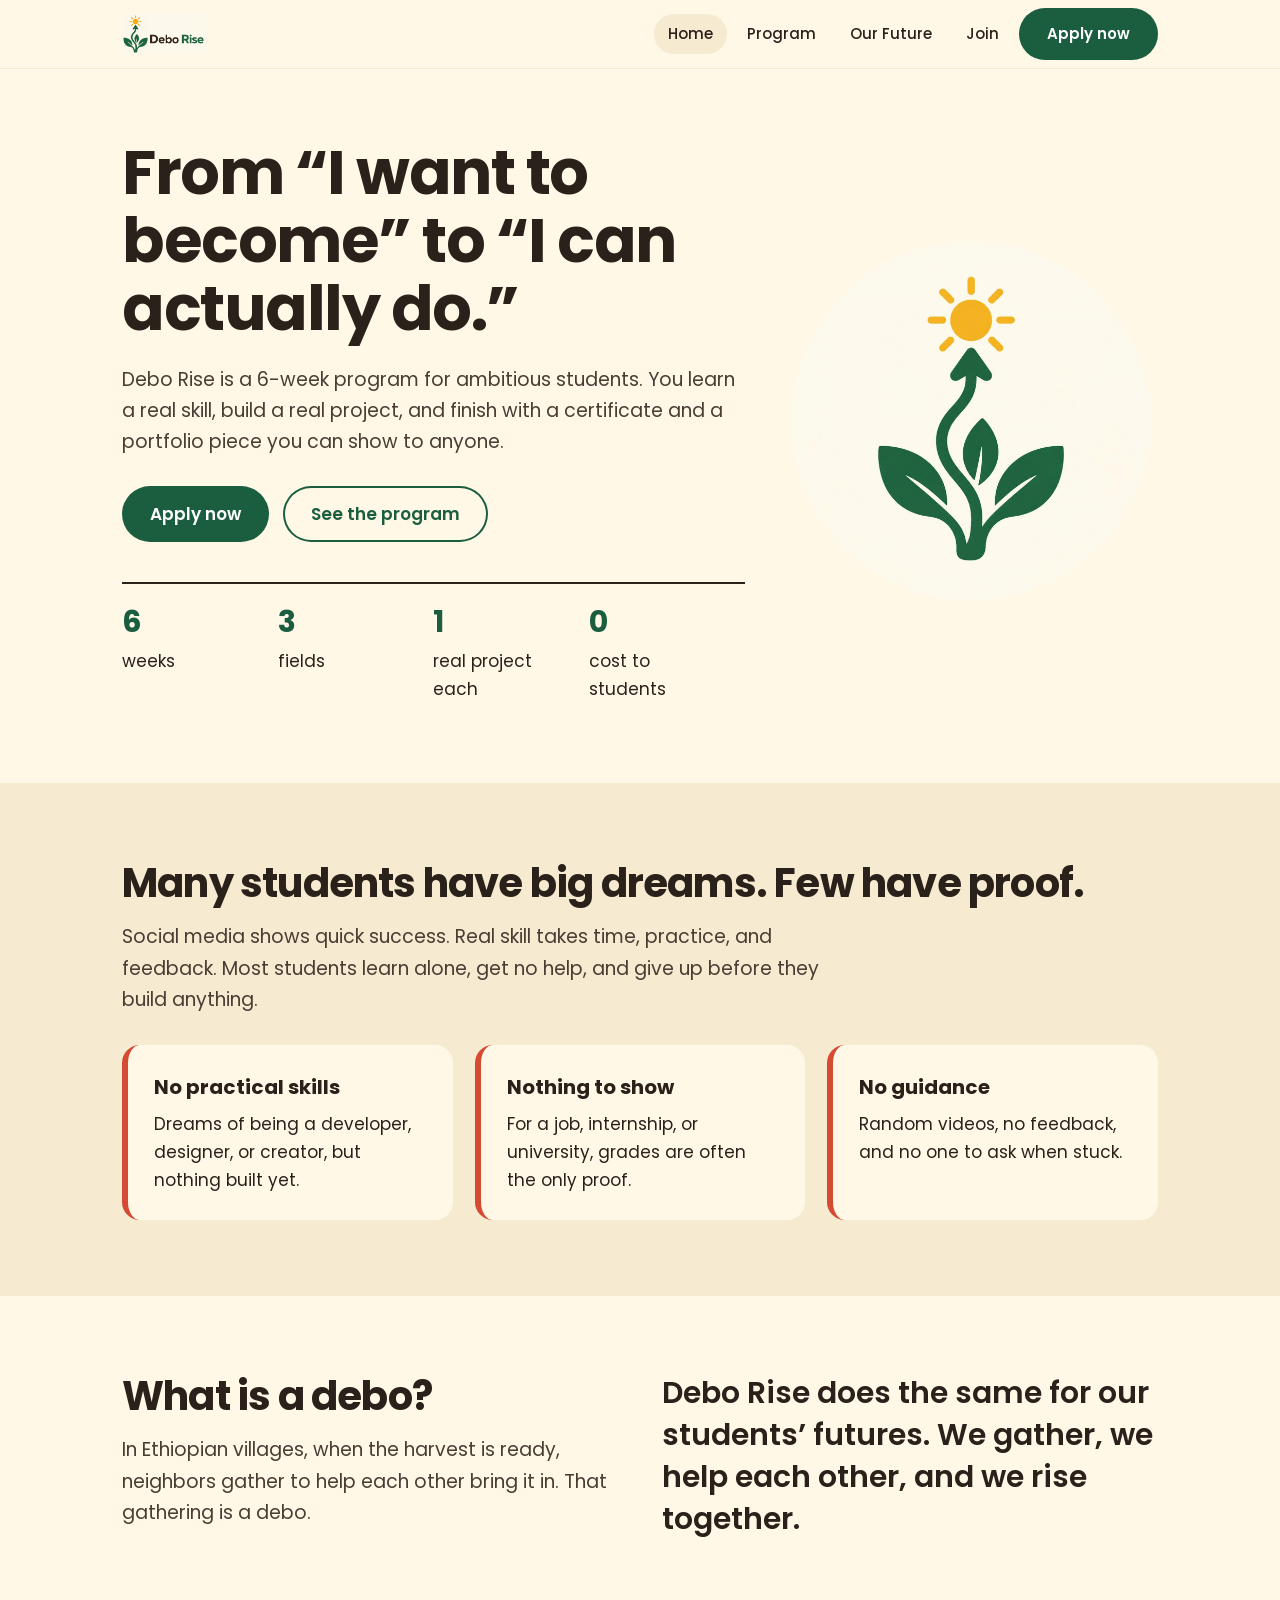
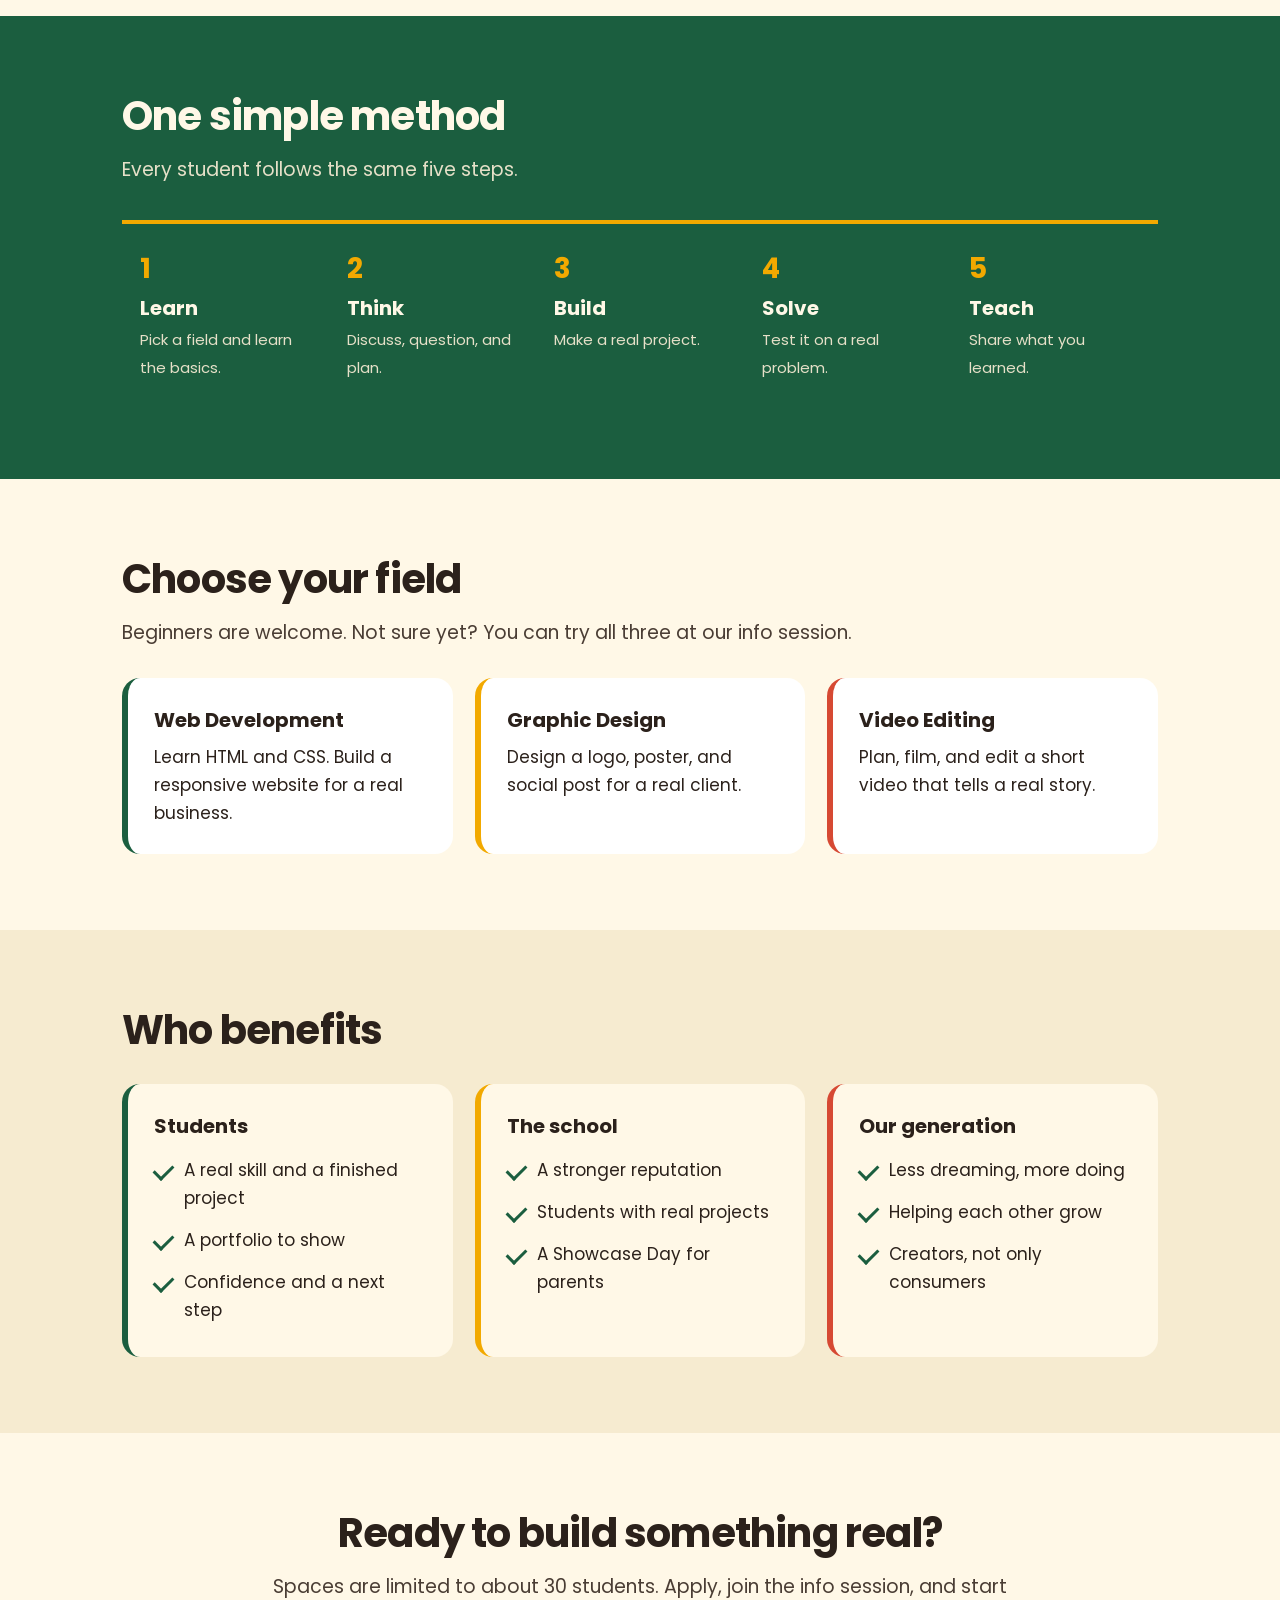
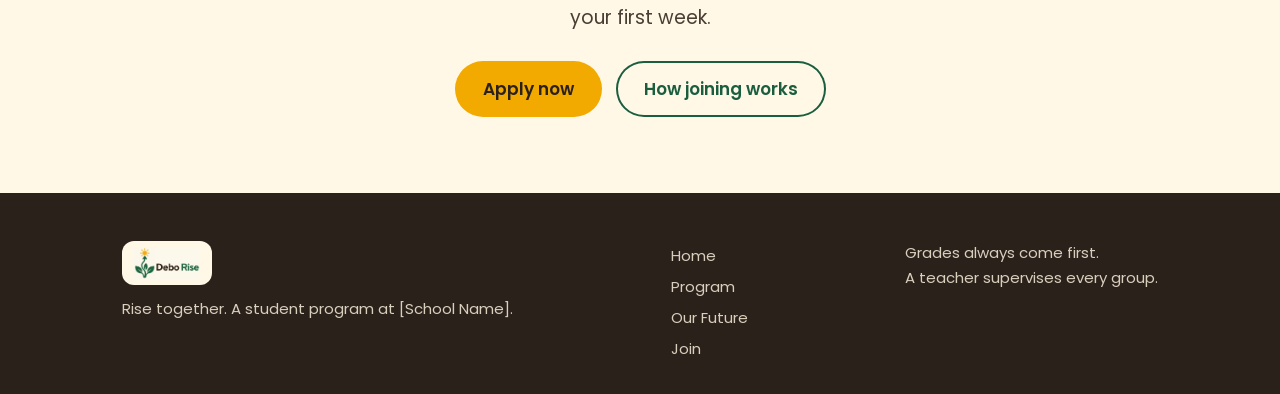
==== index.html @ acecdd5d "initializing git and pushing to github." ====
<!DOCTYPE html><html lang="en"><head><meta charset="utf-8"><meta name="viewport" content="width=device-width,initial-scale=1"><link rel="icon" href="assets/icon.png"><link rel="preconnect" href="https://fonts.googleapis.com"><link href="https://fonts.googleapis.com/css2?family=Poppins:wght@400;500;600;700&display=swap" rel="stylesheet"><link rel="stylesheet" href="style.css"><title>Debo Rise: Rise together</title><meta name="description" content="A 6-week student program where you learn a real skill, build a real project, and finish with proof."></head><body><div id="nav"></div>
<main><section class="hero"><div class="wrap hgrid"><div><h1>From “I want to become” to “I can actually do.”</h1><p class="lead" style="margin-top:20px">Debo Rise is a 6-week program for ambitious students. You learn a real skill, build a real project, and finish with a certificate and a portfolio piece you can show to anyone.</p><div class="cta"><a class="btn" data-apply href="#">Apply now</a><a class="btn alt" href="program.html">See the program</a></div><div class="facts"><div><b>6</b>weeks</div><div><b>3</b>fields</div><div><b>1</b>real project each</div><div><b>0</b>cost to students</div></div></div><img src="assets/icon.png" alt="A green sprout growing toward the sun"></div></section>
<section class="tint"><div class="wrap"><h2>Many students have big dreams. Few have proof.</h2><p class="lead">Social media shows quick success. Real skill takes time, practice, and feedback. Most students learn alone, get no help, and give up before they build anything.</p><div class="grid"><div class="card t"><h3>No practical skills</h3><p>Dreams of being a developer, designer, or creator, but nothing built yet.</p></div><div class="card t"><h3>Nothing to show</h3><p>For a job, internship, or university, grades are often the only proof.</p></div><div class="card t"><h3>No guidance</h3><p>Random videos, no feedback, and no one to ask when stuck.</p></div></div></div></section>
<section><div class="wrap two"><div><h2>What is a debo?</h2><p class="lead">In Ethiopian villages, when the harvest is ready, neighbors gather to help each other bring it in. That gathering is a debo.</p></div><div><p class="quote">Debo Rise does the same for our students’ futures. We gather, we help each other, and we rise together.</p></div></div></section>
<section class="dark"><div class="wrap"><h2>One simple method</h2><p class="lead">Every student follows the same five steps.</p><div class="steps"><div><b>Learn</b><span>Pick a field and learn the basics.</span></div><div><b>Think</b><span>Discuss, question, and plan.</span></div><div><b>Build</b><span>Make a real project.</span></div><div><b>Solve</b><span>Test it on a real problem.</span></div><div><b>Teach</b><span>Share what you learned.</span></div></div></div></section>
<section><div class="wrap"><h2>Choose your field</h2><p class="lead">Beginners are welcome. Not sure yet? You can try all three at our info session.</p><div class="grid"><div class="card"><h3>Web Development</h3><p>Learn HTML and CSS. Build a responsive website for a real business.</p></div><div class="card y"><h3>Graphic Design</h3><p>Design a logo, poster, and social post for a real client.</p></div><div class="card t"><h3>Video Editing</h3><p>Plan, film, and edit a short video that tells a real story.</p></div></div></div></section>
<section class="tint"><div class="wrap"><h2>Who benefits</h2><div class="grid"><div class="card"><h3>Students</h3><ul class="tick"><li>A real skill and a finished project</li><li>A portfolio to show</li><li>Confidence and a next step</li></ul></div><div class="card y"><h3>The school</h3><ul class="tick"><li>A stronger reputation</li><li>Students with real projects</li><li>A Showcase Day for parents</li></ul></div><div class="card t"><h3>Our generation</h3><ul class="tick"><li>Less dreaming, more doing</li><li>Helping each other grow</li><li>Creators, not only consumers</li></ul></div></div></div></section>
<section><div class="wrap" style="text-align:center"><h2>Ready to build something real?</h2><p class="lead" style="margin:0 auto">Spaces are limited to about 30 students. Apply, join the info session, and start your first week.</p><div class="cta" style="justify-content:center"><a class="btn gold" data-apply href="#">Apply now</a><a class="btn alt" href="join.html">How joining works</a></div></div></section></main><div id="foot"></div><script src="script.js"></script></body></html>
---- style.css ----
:root{--g:#1B5E3F;--g2:#144a32;--y:#F2A900;--b:#2B211B;--c:#FFF8E7;--c2:#F6EBD0;--t:#D64933;--w:#fff}
*{box-sizing:border-box;margin:0}html{scroll-behavior:smooth}
body{font-family:'Poppins',system-ui,sans-serif;background:var(--c);color:var(--b);line-height:1.65;font-size:17px}
img{max-width:100%;display:block}a{color:inherit}
:focus-visible{outline:3px solid var(--y);outline-offset:3px}
.wrap{max-width:1080px;margin:auto;padding:0 22px}
header{position:sticky;top:0;z-index:9;background:rgba(255,248,231,.94);backdrop-filter:blur(8px);border-bottom:1px solid var(--c2)}
.bar{display:flex;align-items:center;justify-content:space-between;height:68px}
.bar img{height:40px;width:auto}
nav{display:flex;gap:6px;align-items:center}
nav a{text-decoration:none;padding:8px 14px;border-radius:99px;font-weight:500;font-size:15px}
nav a:hover,nav a.on{background:var(--c2)}
nav a.btn{background:var(--g);color:var(--w)}nav a.btn:hover{background:var(--g2)}
#mb{display:none;background:none;border:2px solid var(--g);color:var(--g);border-radius:10px;padding:6px 12px;font:600 15px Poppins,sans-serif;cursor:pointer}
.btn{display:inline-block;background:var(--g);color:var(--w);text-decoration:none;font-weight:600;padding:14px 28px;border-radius:99px;transition:.2s}
.btn:hover{background:var(--g2);transform:translateY(-2px)}
.btn.alt{background:transparent;color:var(--g);box-shadow:inset 0 0 0 2px var(--g)}.btn.alt:hover{background:var(--g);color:var(--w)}
.btn.gold{background:var(--y);color:var(--b)}
h1{font-size:clamp(36px,6vw,62px);line-height:1.1;letter-spacing:-1.5px;font-weight:700}
h2{font-size:clamp(28px,4vw,40px);line-height:1.2;letter-spacing:-.8px;margin-bottom:14px}
h3{font-size:20px;margin-bottom:6px}
p{max-width:62ch}.lead{font-size:19px;color:#4a3d34}
section{padding:76px 0}.tint{background:var(--c2)}
.hero{padding:70px 0 80px}.hgrid{display:grid;grid-template-columns:1.25fr .75fr;gap:40px;align-items:center}
.hero h1 em{font-style:normal;color:var(--g)}
.cta{display:flex;gap:14px;flex-wrap:wrap;margin-top:28px}
.hero img{width:100%;max-width:360px;margin:auto;border-radius:50%;animation:rise 1.4s cubic-bezier(.2,.8,.2,1) both}
@keyframes rise{from{transform:translateY(40px) scale(.94);opacity:0}to{transform:none;opacity:1}}
.facts{display:flex;flex-wrap:wrap;gap:0;margin-top:40px;border-top:2px solid var(--b)}
.facts div{flex:1 1 150px;padding:14px 18px 0 0}.facts b{display:block;font-size:30px;color:var(--g)}
.grid{display:grid;grid-template-columns:repeat(auto-fit,minmax(250px,1fr));gap:22px;margin-top:30px}
.card{background:var(--w);border-radius:18px;padding:26px;border-left:6px solid var(--g)}
.card.y{border-color:var(--y)}.card.t{border-color:var(--t)}
.tint .card{background:var(--c)}
.dark{background:var(--g);color:var(--c)}.dark .lead{color:#e6e0c8}
.steps{display:grid;grid-template-columns:repeat(5,1fr);gap:0;margin-top:34px;counter-reset:s}
.steps div{position:relative;padding:22px 18px;border-top:4px solid var(--y);counter-increment:s}
.steps div:before{content:counter(s);display:block;font-weight:700;font-size:28px;color:var(--y)}
.steps b{display:block;font-size:20px}.steps span{font-size:15px;color:#e6e0c8}
.two{display:grid;grid-template-columns:1fr 1fr;gap:44px;align-items:start}
ul.tick{list-style:none;padding:0}ul.tick li{padding:7px 0 7px 30px;position:relative}
ul.tick li:before{content:"";position:absolute;left:0;top:15px;width:16px;height:9px;border-left:3px solid var(--g);border-bottom:3px solid var(--g);transform:rotate(-45deg)}
.tabs{display:flex;gap:8px;flex-wrap:wrap;margin:26px 0 18px}
.tabs button{font:600 15px Poppins,sans-serif;border:2px solid var(--g);background:none;color:var(--g);padding:10px 18px;border-radius:99px;cursor:pointer}
.tabs button[aria-selected=true]{background:var(--g);color:var(--w)}
#wk{background:var(--w);border-radius:20px;padding:30px;border-top:6px solid var(--y)}
#wk table{width:100%;border-collapse:collapse;margin-top:16px}
#wk td,#wk th{text-align:left;padding:12px 10px;border-bottom:1px solid var(--c2);vertical-align:top}
#wk th{width:34%;color:var(--g)}
.road{border-left:4px solid var(--y);margin:30px 0 0 8px}
.road div{padding:0 0 30px 28px;position:relative}.road div:before{content:"";position:absolute;left:-12px;top:6px;width:20px;height:20px;border-radius:50%;background:var(--g);border:4px solid var(--c)}
.tint .road div:before{border-color:var(--c2)}
details{background:var(--w);border-radius:14px;padding:16px 22px;margin-top:12px}
summary{font-weight:600;cursor:pointer}details p{margin-top:10px}
.quote{font-size:clamp(22px,3vw,30px);line-height:1.4;font-weight:600;max-width:24em}
.pagehead{padding:60px 0 20px}
footer{background:var(--b);color:#d9cfbd;padding:48px 0 30px;font-size:15px}
footer .fg{display:flex;justify-content:space-between;gap:30px;flex-wrap:wrap}footer img{height:44px;background:var(--c);padding:6px 12px;border-radius:12px;margin-bottom:12px}
footer a{display:block;text-decoration:none;padding:3px 0}footer a:hover{color:var(--y)}
@media(max-width:820px){#mb{display:block}nav{display:none;position:absolute;top:68px;left:0;right:0;flex-direction:column;align-items:stretch;background:var(--c);padding:14px 22px 20px;border-bottom:1px solid var(--c2)}nav.open{display:flex}
.hgrid,.two{grid-template-columns:1fr}.hero img{max-width:240px;order:-1}.steps{grid-template-columns:1fr}section{padding:56px 0}
#wk th{width:40%}}
@media(prefers-reduced-motion:reduce){*{animation:none!important;transition:none!important;scroll-behavior:auto}}
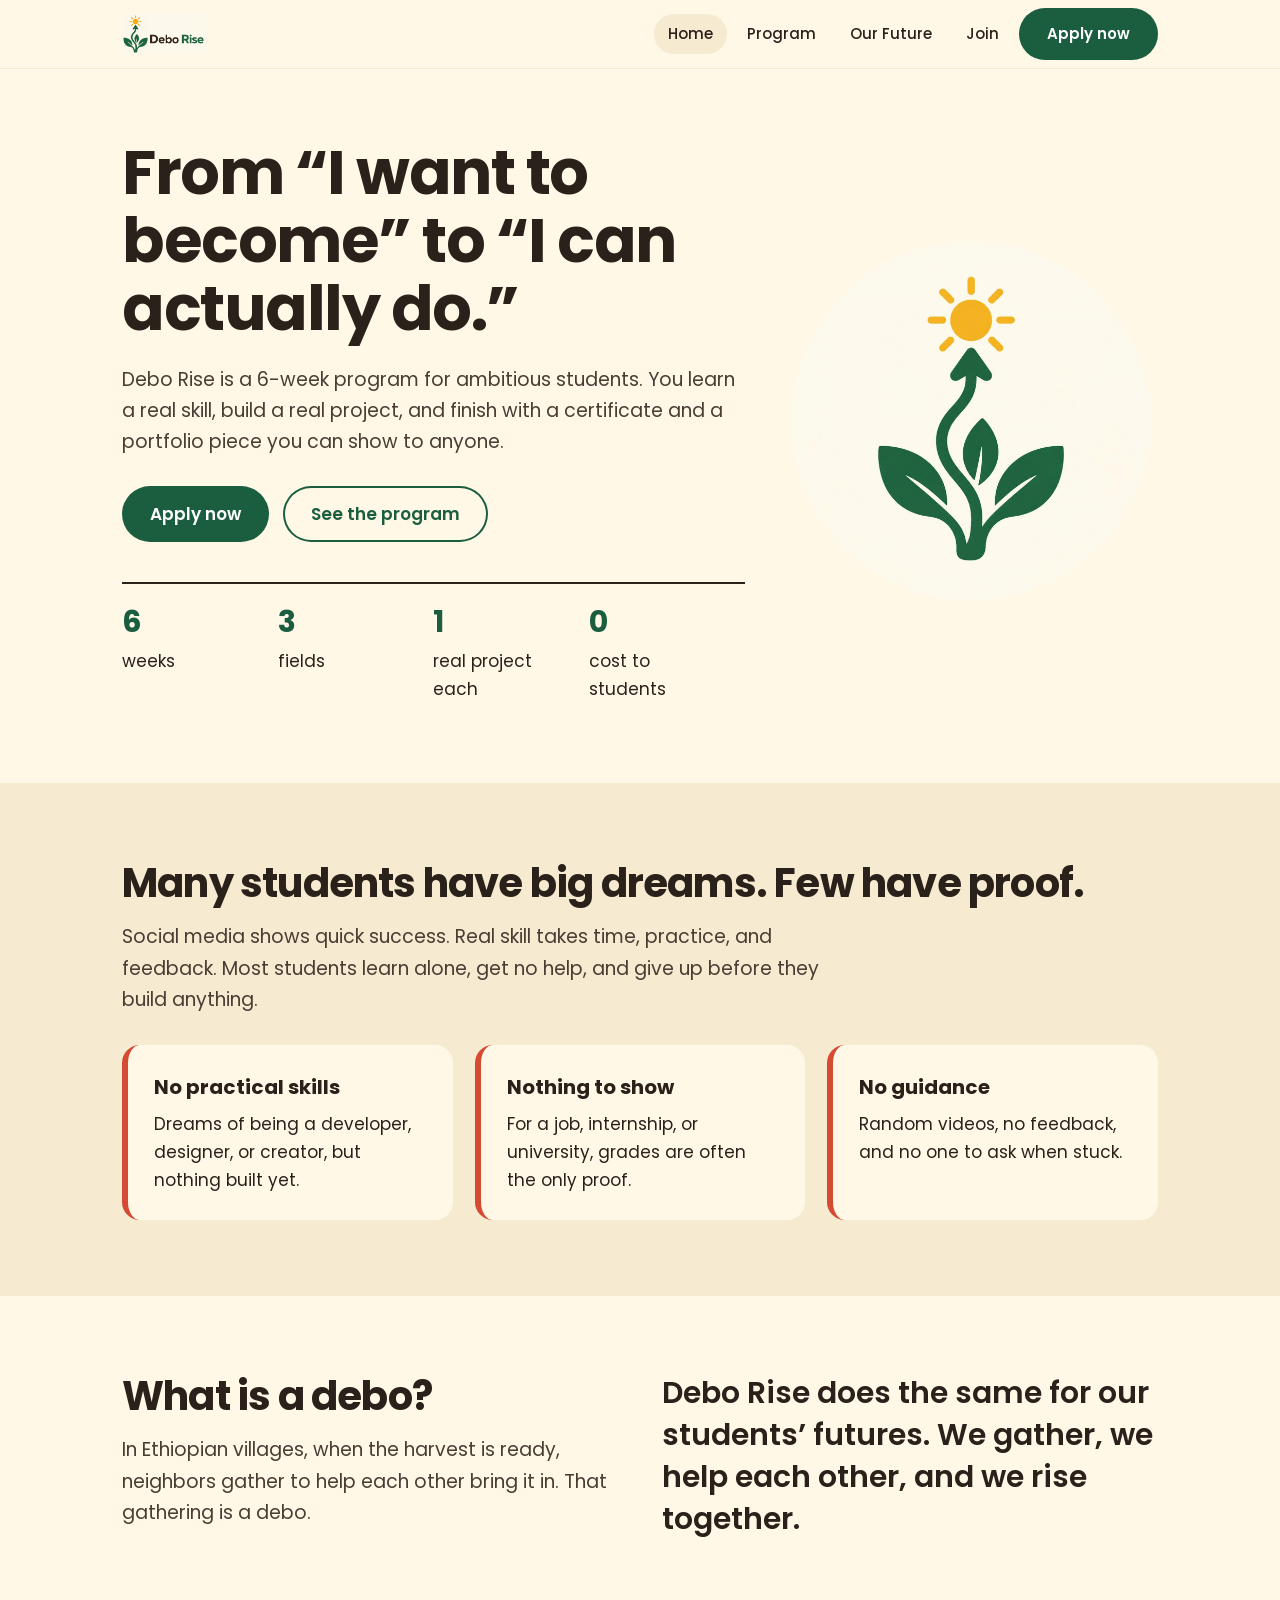
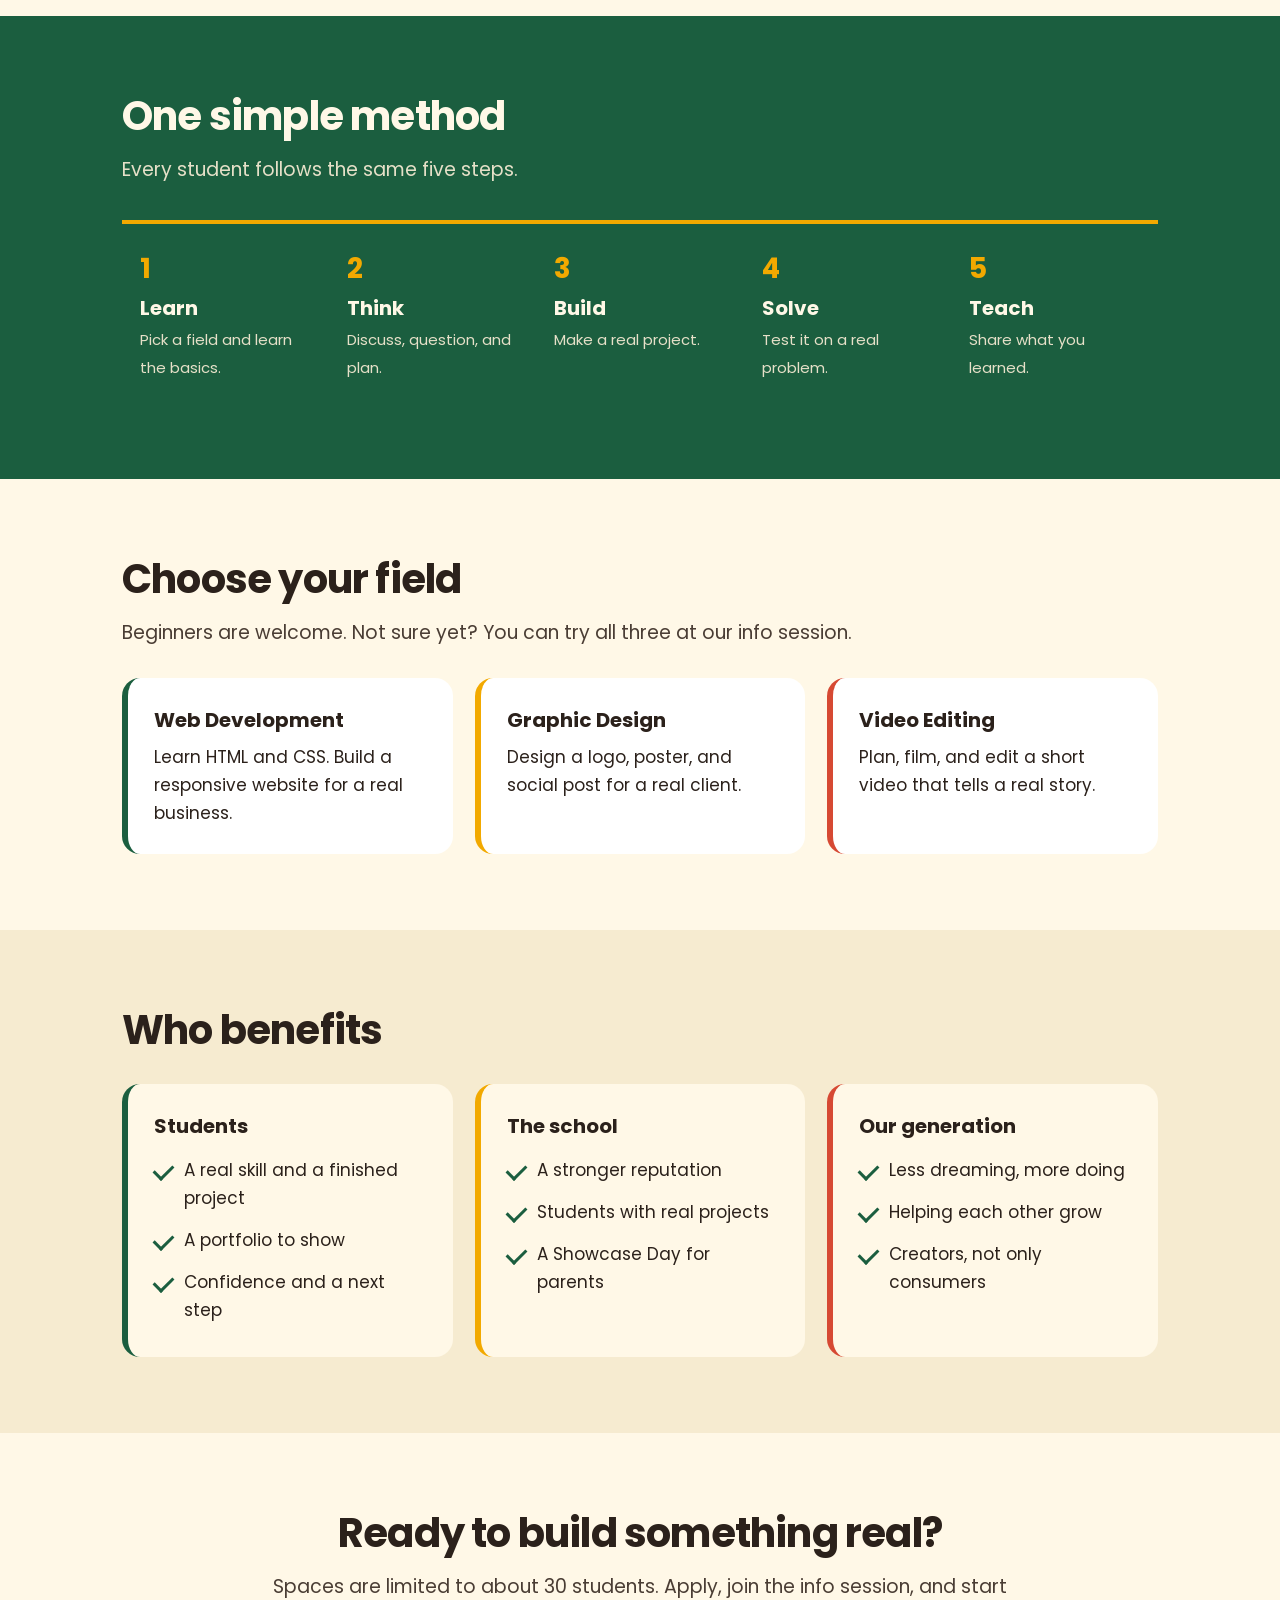
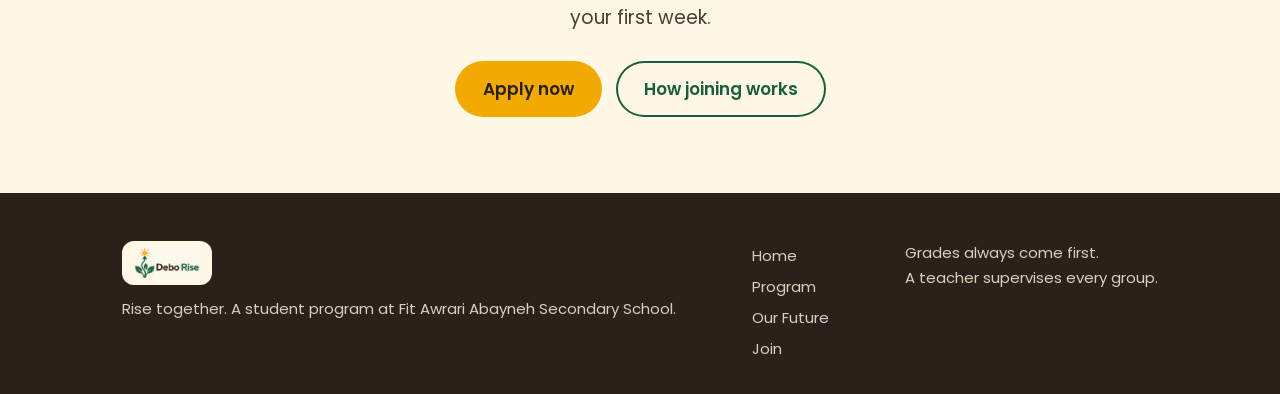
==== commit 2e1c1f8a: "Refactor HTML structure and enhance CSS styles for improved layout and responsiveness" ====
--- a/index.html
+++ b/index.html
@@ -1,8 +1,184 @@
-<!DOCTYPE html><html lang="en"><head><meta charset="utf-8"><meta name="viewport" content="width=device-width,initial-scale=1"><link rel="icon" href="assets/icon.png"><link rel="preconnect" href="https://fonts.googleapis.com"><link href="https://fonts.googleapis.com/css2?family=Poppins:wght@400;500;600;700&display=swap" rel="stylesheet"><link rel="stylesheet" href="style.css"><title>Debo Rise: Rise together</title><meta name="description" content="A 6-week student program where you learn a real skill, build a real project, and finish with proof."></head><body><div id="nav"></div>
-<main><section class="hero"><div class="wrap hgrid"><div><h1>From “I want to become” to “I can actually do.”</h1><p class="lead" style="margin-top:20px">Debo Rise is a 6-week program for ambitious students. You learn a real skill, build a real project, and finish with a certificate and a portfolio piece you can show to anyone.</p><div class="cta"><a class="btn" data-apply href="#">Apply now</a><a class="btn alt" href="program.html">See the program</a></div><div class="facts"><div><b>6</b>weeks</div><div><b>3</b>fields</div><div><b>1</b>real project each</div><div><b>0</b>cost to students</div></div></div><img src="assets/icon.png" alt="A green sprout growing toward the sun"></div></section>
-<section class="tint"><div class="wrap"><h2>Many students have big dreams. Few have proof.</h2><p class="lead">Social media shows quick success. Real skill takes time, practice, and feedback. Most students learn alone, get no help, and give up before they build anything.</p><div class="grid"><div class="card t"><h3>No practical skills</h3><p>Dreams of being a developer, designer, or creator, but nothing built yet.</p></div><div class="card t"><h3>Nothing to show</h3><p>For a job, internship, or university, grades are often the only proof.</p></div><div class="card t"><h3>No guidance</h3><p>Random videos, no feedback, and no one to ask when stuck.</p></div></div></div></section>
-<section><div class="wrap two"><div><h2>What is a debo?</h2><p class="lead">In Ethiopian villages, when the harvest is ready, neighbors gather to help each other bring it in. That gathering is a debo.</p></div><div><p class="quote">Debo Rise does the same for our students’ futures. We gather, we help each other, and we rise together.</p></div></div></section>
-<section class="dark"><div class="wrap"><h2>One simple method</h2><p class="lead">Every student follows the same five steps.</p><div class="steps"><div><b>Learn</b><span>Pick a field and learn the basics.</span></div><div><b>Think</b><span>Discuss, question, and plan.</span></div><div><b>Build</b><span>Make a real project.</span></div><div><b>Solve</b><span>Test it on a real problem.</span></div><div><b>Teach</b><span>Share what you learned.</span></div></div></div></section>
-<section><div class="wrap"><h2>Choose your field</h2><p class="lead">Beginners are welcome. Not sure yet? You can try all three at our info session.</p><div class="grid"><div class="card"><h3>Web Development</h3><p>Learn HTML and CSS. Build a responsive website for a real business.</p></div><div class="card y"><h3>Graphic Design</h3><p>Design a logo, poster, and social post for a real client.</p></div><div class="card t"><h3>Video Editing</h3><p>Plan, film, and edit a short video that tells a real story.</p></div></div></div></section>
-<section class="tint"><div class="wrap"><h2>Who benefits</h2><div class="grid"><div class="card"><h3>Students</h3><ul class="tick"><li>A real skill and a finished project</li><li>A portfolio to show</li><li>Confidence and a next step</li></ul></div><div class="card y"><h3>The school</h3><ul class="tick"><li>A stronger reputation</li><li>Students with real projects</li><li>A Showcase Day for parents</li></ul></div><div class="card t"><h3>Our generation</h3><ul class="tick"><li>Less dreaming, more doing</li><li>Helping each other grow</li><li>Creators, not only consumers</li></ul></div></div></div></section>
-<section><div class="wrap" style="text-align:center"><h2>Ready to build something real?</h2><p class="lead" style="margin:0 auto">Spaces are limited to about 30 students. Apply, join the info session, and start your first week.</p><div class="cta" style="justify-content:center"><a class="btn gold" data-apply href="#">Apply now</a><a class="btn alt" href="join.html">How joining works</a></div></div></section></main><div id="foot"></div><script src="script.js"></script></body></html>
+<!doctype html>
+<html lang="en">
+  <head>
+    <meta charset="utf-8" />
+    <meta name="viewport" content="width=device-width,initial-scale=1" />
+    <link rel="icon" href="assets/icon.png" />
+    <link rel="preconnect" href="https://fonts.googleapis.com" />
+    <link
+      href="https://fonts.googleapis.com/css2?family=Poppins:wght@400;500;600;700&display=swap"
+      rel="stylesheet"
+    />
+    <link rel="stylesheet" href="style.css" />
+    <title>Debo Rise: Rise together</title>
+    <meta
+      name="description"
+      content="A 6-week student program where you learn a real skill, build a real project, and finish with proof."
+    />
+  </head>
+  <body>
+    <div id="nav"></div>
+    <main>
+      <section class="hero">
+        <div class="wrap hgrid">
+          <div>
+            <h1>From “I want to become” to “I can actually do.”</h1>
+            <p class="lead" style="margin-top: 20px">
+              Debo Rise is a 6-week program for ambitious students. You learn a
+              real skill, build a real project, and finish with a certificate
+              and a portfolio piece you can show to anyone.
+            </p>
+            <div class="cta">
+              <a class="btn" data-apply href="#">Apply now</a
+              ><a class="btn alt" href="program.html">See the program</a>
+            </div>
+            <div class="facts">
+              <div><b>6</b>weeks</div>
+              <div><b>3</b>fields</div>
+              <div><b>1</b>real project each</div>
+              <div><b>0</b>cost to students</div>
+            </div>
+          </div>
+          <img
+            src="assets/icon.png"
+            alt="A green sprout growing toward the sun"
+          />
+        </div>
+      </section>
+      <section class="tint">
+        <div class="wrap">
+          <h2>Many students have big dreams. Few have proof.</h2>
+          <p class="lead">
+            Social media shows quick success. Real skill takes time, practice,
+            and feedback. Most students learn alone, get no help, and give up
+            before they build anything.
+          </p>
+          <div class="grid">
+            <div class="card t">
+              <h3>No practical skills</h3>
+              <p>
+                Dreams of being a developer, designer, or creator, but nothing
+                built yet.
+              </p>
+            </div>
+            <div class="card t">
+              <h3>Nothing to show</h3>
+              <p>
+                For a job, internship, or university, grades are often the only
+                proof.
+              </p>
+            </div>
+            <div class="card t">
+              <h3>No guidance</h3>
+              <p>Random videos, no feedback, and no one to ask when stuck.</p>
+            </div>
+          </div>
+        </div>
+      </section>
+      <section>
+        <div class="wrap two">
+          <div>
+            <h2>What is a debo?</h2>
+            <p class="lead">
+              In Ethiopian villages, when the harvest is ready, neighbors gather
+              to help each other bring it in. That gathering is a debo.
+            </p>
+          </div>
+          <div>
+            <p class="quote">
+              Debo Rise does the same for our students’ futures. We gather, we
+              help each other, and we rise together.
+            </p>
+          </div>
+        </div>
+      </section>
+      <section class="dark">
+        <div class="wrap">
+          <h2>One simple method</h2>
+          <p class="lead">Every student follows the same five steps.</p>
+          <div class="steps">
+            <div>
+              <b>Learn</b><span>Pick a field and learn the basics.</span>
+            </div>
+            <div><b>Think</b><span>Discuss, question, and plan.</span></div>
+            <div><b>Build</b><span>Make a real project.</span></div>
+            <div><b>Solve</b><span>Test it on a real problem.</span></div>
+            <div><b>Teach</b><span>Share what you learned.</span></div>
+          </div>
+        </div>
+      </section>
+      <section>
+        <div class="wrap">
+          <h2>Choose your field</h2>
+          <p class="lead">
+            Beginners are welcome. Not sure yet? You can try all three at our
+            info session.
+          </p>
+          <div class="grid">
+            <div class="card">
+              <h3>Web Development</h3>
+              <p>
+                Learn HTML and CSS. Build a responsive website for a real
+                business.
+              </p>
+            </div>
+            <div class="card y">
+              <h3>Graphic Design</h3>
+              <p>Design a logo, poster, and social post for a real client.</p>
+            </div>
+            <div class="card t">
+              <h3>Video Editing</h3>
+              <p>Plan, film, and edit a short video that tells a real story.</p>
+            </div>
+          </div>
+        </div>
+      </section>
+      <section class="tint">
+        <div class="wrap">
+          <h2>Who benefits</h2>
+          <div class="grid">
+            <div class="card">
+              <h3>Students</h3>
+              <ul class="tick">
+                <li>A real skill and a finished project</li>
+                <li>A portfolio to show</li>
+                <li>Confidence and a next step</li>
+              </ul>
+            </div>
+            <div class="card y">
+              <h3>The school</h3>
+              <ul class="tick">
+                <li>A stronger reputation</li>
+                <li>Students with real projects</li>
+                <li>A Showcase Day for parents</li>
+              </ul>
+            </div>
+            <div class="card t">
+              <h3>Our generation</h3>
+              <ul class="tick">
+                <li>Less dreaming, more doing</li>
+                <li>Helping each other grow</li>
+                <li>Creators, not only consumers</li>
+              </ul>
+            </div>
+          </div>
+        </div>
+      </section>
+      <section>
+        <div class="wrap" style="text-align: center">
+          <h2>Ready to build something real?</h2>
+          <p class="lead" style="margin: 0 auto">
+            Spaces are limited to about 30 students. Apply, join the info
+            session, and start your first week.
+          </p>
+          <div class="cta" style="justify-content: center">
+            <a class="btn gold" data-apply href="#">Apply now</a
+            ><a class="btn alt" href="join.html">How joining works</a>
+          </div>
+        </div>
+      </section>
+    </main>
+    <div id="foot"></div>
+    <script src="script.js"></script>
+  </body>
+</html>
--- a/style.css
+++ b/style.css
@@ -1,63 +1,440 @@
-:root{--g:#1B5E3F;--g2:#144a32;--y:#F2A900;--b:#2B211B;--c:#FFF8E7;--c2:#F6EBD0;--t:#D64933;--w:#fff}
-*{box-sizing:border-box;margin:0}html{scroll-behavior:smooth}
-body{font-family:'Poppins',system-ui,sans-serif;background:var(--c);color:var(--b);line-height:1.65;font-size:17px}
-img{max-width:100%;display:block}a{color:inherit}
-:focus-visible{outline:3px solid var(--y);outline-offset:3px}
-.wrap{max-width:1080px;margin:auto;padding:0 22px}
-header{position:sticky;top:0;z-index:9;background:rgba(255,248,231,.94);backdrop-filter:blur(8px);border-bottom:1px solid var(--c2)}
-.bar{display:flex;align-items:center;justify-content:space-between;height:68px}
-.bar img{height:40px;width:auto}
-nav{display:flex;gap:6px;align-items:center}
-nav a{text-decoration:none;padding:8px 14px;border-radius:99px;font-weight:500;font-size:15px}
-nav a:hover,nav a.on{background:var(--c2)}
-nav a.btn{background:var(--g);color:var(--w)}nav a.btn:hover{background:var(--g2)}
-#mb{display:none;background:none;border:2px solid var(--g);color:var(--g);border-radius:10px;padding:6px 12px;font:600 15px Poppins,sans-serif;cursor:pointer}
-.btn{display:inline-block;background:var(--g);color:var(--w);text-decoration:none;font-weight:600;padding:14px 28px;border-radius:99px;transition:.2s}
-.btn:hover{background:var(--g2);transform:translateY(-2px)}
-.btn.alt{background:transparent;color:var(--g);box-shadow:inset 0 0 0 2px var(--g)}.btn.alt:hover{background:var(--g);color:var(--w)}
-.btn.gold{background:var(--y);color:var(--b)}
-h1{font-size:clamp(36px,6vw,62px);line-height:1.1;letter-spacing:-1.5px;font-weight:700}
-h2{font-size:clamp(28px,4vw,40px);line-height:1.2;letter-spacing:-.8px;margin-bottom:14px}
-h3{font-size:20px;margin-bottom:6px}
-p{max-width:62ch}.lead{font-size:19px;color:#4a3d34}
-section{padding:76px 0}.tint{background:var(--c2)}
-.hero{padding:70px 0 80px}.hgrid{display:grid;grid-template-columns:1.25fr .75fr;gap:40px;align-items:center}
-.hero h1 em{font-style:normal;color:var(--g)}
-.cta{display:flex;gap:14px;flex-wrap:wrap;margin-top:28px}
-.hero img{width:100%;max-width:360px;margin:auto;border-radius:50%;animation:rise 1.4s cubic-bezier(.2,.8,.2,1) both}
-@keyframes rise{from{transform:translateY(40px) scale(.94);opacity:0}to{transform:none;opacity:1}}
-.facts{display:flex;flex-wrap:wrap;gap:0;margin-top:40px;border-top:2px solid var(--b)}
-.facts div{flex:1 1 150px;padding:14px 18px 0 0}.facts b{display:block;font-size:30px;color:var(--g)}
-.grid{display:grid;grid-template-columns:repeat(auto-fit,minmax(250px,1fr));gap:22px;margin-top:30px}
-.card{background:var(--w);border-radius:18px;padding:26px;border-left:6px solid var(--g)}
-.card.y{border-color:var(--y)}.card.t{border-color:var(--t)}
-.tint .card{background:var(--c)}
-.dark{background:var(--g);color:var(--c)}.dark .lead{color:#e6e0c8}
-.steps{display:grid;grid-template-columns:repeat(5,1fr);gap:0;margin-top:34px;counter-reset:s}
-.steps div{position:relative;padding:22px 18px;border-top:4px solid var(--y);counter-increment:s}
-.steps div:before{content:counter(s);display:block;font-weight:700;font-size:28px;color:var(--y)}
-.steps b{display:block;font-size:20px}.steps span{font-size:15px;color:#e6e0c8}
-.two{display:grid;grid-template-columns:1fr 1fr;gap:44px;align-items:start}
-ul.tick{list-style:none;padding:0}ul.tick li{padding:7px 0 7px 30px;position:relative}
-ul.tick li:before{content:"";position:absolute;left:0;top:15px;width:16px;height:9px;border-left:3px solid var(--g);border-bottom:3px solid var(--g);transform:rotate(-45deg)}
-.tabs{display:flex;gap:8px;flex-wrap:wrap;margin:26px 0 18px}
-.tabs button{font:600 15px Poppins,sans-serif;border:2px solid var(--g);background:none;color:var(--g);padding:10px 18px;border-radius:99px;cursor:pointer}
-.tabs button[aria-selected=true]{background:var(--g);color:var(--w)}
-#wk{background:var(--w);border-radius:20px;padding:30px;border-top:6px solid var(--y)}
-#wk table{width:100%;border-collapse:collapse;margin-top:16px}
-#wk td,#wk th{text-align:left;padding:12px 10px;border-bottom:1px solid var(--c2);vertical-align:top}
-#wk th{width:34%;color:var(--g)}
-.road{border-left:4px solid var(--y);margin:30px 0 0 8px}
-.road div{padding:0 0 30px 28px;position:relative}.road div:before{content:"";position:absolute;left:-12px;top:6px;width:20px;height:20px;border-radius:50%;background:var(--g);border:4px solid var(--c)}
-.tint .road div:before{border-color:var(--c2)}
-details{background:var(--w);border-radius:14px;padding:16px 22px;margin-top:12px}
-summary{font-weight:600;cursor:pointer}details p{margin-top:10px}
-.quote{font-size:clamp(22px,3vw,30px);line-height:1.4;font-weight:600;max-width:24em}
-.pagehead{padding:60px 0 20px}
-footer{background:var(--b);color:#d9cfbd;padding:48px 0 30px;font-size:15px}
-footer .fg{display:flex;justify-content:space-between;gap:30px;flex-wrap:wrap}footer img{height:44px;background:var(--c);padding:6px 12px;border-radius:12px;margin-bottom:12px}
-footer a{display:block;text-decoration:none;padding:3px 0}footer a:hover{color:var(--y)}
-@media(max-width:820px){#mb{display:block}nav{display:none;position:absolute;top:68px;left:0;right:0;flex-direction:column;align-items:stretch;background:var(--c);padding:14px 22px 20px;border-bottom:1px solid var(--c2)}nav.open{display:flex}
-.hgrid,.two{grid-template-columns:1fr}.hero img{max-width:240px;order:-1}.steps{grid-template-columns:1fr}section{padding:56px 0}
-#wk th{width:40%}}
-@media(prefers-reduced-motion:reduce){*{animation:none!important;transition:none!important;scroll-behavior:auto}}
+:root {
+  --g: #1b5e3f;
+  --g2: #144a32;
+  --y: #f2a900;
+  --b: #2b211b;
+  --c: #fff8e7;
+  --c2: #f6ebd0;
+  --t: #d64933;
+  --w: #fff;
+}
+* {
+  box-sizing: border-box;
+  margin: 0;
+}
+html {
+  scroll-behavior: smooth;
+}
+body {
+  font-family: "Poppins", system-ui, sans-serif;
+  background: var(--c);
+  color: var(--b);
+  line-height: 1.65;
+  font-size: 17px;
+}
+img {
+  max-width: 100%;
+  display: block;
+}
+a {
+  color: inherit;
+}
+:focus-visible {
+  outline: 3px solid var(--y);
+  outline-offset: 3px;
+}
+.wrap {
+  max-width: 1080px;
+  margin: auto;
+  padding: 0 22px;
+}
+header {
+  position: sticky;
+  top: 0;
+  z-index: 9;
+  background: rgba(255, 248, 231, 0.94);
+  backdrop-filter: blur(8px);
+  border-bottom: 1px solid var(--c2);
+}
+.bar {
+  display: flex;
+  align-items: center;
+  justify-content: space-between;
+  height: 68px;
+}
+.bar img {
+  height: 40px;
+  width: auto;
+}
+nav {
+  display: flex;
+  gap: 6px;
+  align-items: center;
+}
+nav a {
+  text-decoration: none;
+  padding: 8px 14px;
+  border-radius: 99px;
+  font-weight: 500;
+  font-size: 15px;
+}
+nav a:hover,
+nav a.on {
+  background: var(--c2);
+}
+nav a.btn {
+  background: var(--g);
+  color: var(--w);
+}
+nav a.btn:hover {
+  background: var(--g2);
+}
+#mb {
+  display: none;
+  background: none;
+  border: 2px solid var(--g);
+  color: var(--g);
+  border-radius: 10px;
+  padding: 6px 12px;
+  font:
+    600 15px Poppins,
+    sans-serif;
+  cursor: pointer;
+}
+.btn {
+  display: inline-block;
+  background: var(--g);
+  color: var(--w);
+  text-decoration: none;
+  font-weight: 600;
+  padding: 14px 28px;
+  border-radius: 99px;
+  transition: 0.2s;
+}
+.btn:hover {
+  background: var(--g2);
+  transform: translateY(-2px);
+}
+.btn.alt {
+  background: transparent;
+  color: var(--g);
+  box-shadow: inset 0 0 0 2px var(--g);
+}
+.btn.alt:hover {
+  background: var(--g);
+  color: var(--w);
+}
+.btn.gold {
+  background: var(--y);
+  color: var(--b);
+}
+h1 {
+  font-size: clamp(36px, 6vw, 62px);
+  line-height: 1.1;
+  letter-spacing: -1.5px;
+  font-weight: 700;
+}
+h2 {
+  font-size: clamp(28px, 4vw, 40px);
+  line-height: 1.2;
+  letter-spacing: -0.8px;
+  margin-bottom: 14px;
+}
+h3 {
+  font-size: 20px;
+  margin-bottom: 6px;
+}
+p {
+  max-width: 62ch;
+}
+.lead {
+  font-size: 19px;
+  color: #4a3d34;
+}
+section {
+  padding: 76px 0;
+}
+.tint {
+  background: var(--c2);
+}
+.hero {
+  padding: 70px 0 80px;
+}
+.hgrid {
+  display: grid;
+  grid-template-columns: 1.25fr 0.75fr;
+  gap: 40px;
+  align-items: center;
+}
+.hero h1 em {
+  font-style: normal;
+  color: var(--g);
+}
+.cta {
+  display: flex;
+  gap: 14px;
+  flex-wrap: wrap;
+  margin-top: 28px;
+}
+.hero img {
+  width: 100%;
+  max-width: 360px;
+  margin: auto;
+  border-radius: 50%;
+  animation: rise 1.4s cubic-bezier(0.2, 0.8, 0.2, 1) both;
+}
+@keyframes rise {
+  from {
+    transform: translateY(40px) scale(0.94);
+    opacity: 0;
+  }
+  to {
+    transform: none;
+    opacity: 1;
+  }
+}
+.facts {
+  display: flex;
+  flex-wrap: wrap;
+  gap: 0;
+  margin-top: 40px;
+  border-top: 2px solid var(--b);
+}
+.facts div {
+  flex: 1 1 150px;
+  padding: 14px 18px 0 0;
+}
+.facts b {
+  display: block;
+  font-size: 30px;
+  color: var(--g);
+}
+.grid {
+  display: grid;
+  grid-template-columns: repeat(auto-fit, minmax(250px, 1fr));
+  gap: 22px;
+  margin-top: 30px;
+}
+.card {
+  background: var(--w);
+  border-radius: 18px;
+  padding: 26px;
+  border-left: 6px solid var(--g);
+}
+.card.y {
+  border-color: var(--y);
+}
+.card.t {
+  border-color: var(--t);
+}
+.tint .card {
+  background: var(--c);
+}
+.dark {
+  background: var(--g);
+  color: var(--c);
+}
+.dark .lead {
+  color: #e6e0c8;
+}
+.steps {
+  display: grid;
+  grid-template-columns: repeat(5, 1fr);
+  gap: 0;
+  margin-top: 34px;
+  counter-reset: s;
+}
+.steps div {
+  position: relative;
+  padding: 22px 18px;
+  border-top: 4px solid var(--y);
+  counter-increment: s;
+}
+.steps div:before {
+  content: counter(s);
+  display: block;
+  font-weight: 700;
+  font-size: 28px;
+  color: var(--y);
+}
+.steps b {
+  display: block;
+  font-size: 20px;
+}
+.steps span {
+  font-size: 15px;
+  color: #e6e0c8;
+}
+.two {
+  display: grid;
+  grid-template-columns: 1fr 1fr;
+  gap: 44px;
+  align-items: start;
+}
+ul.tick {
+  list-style: none;
+  padding: 0;
+}
+ul.tick li {
+  padding: 7px 0 7px 30px;
+  position: relative;
+}
+ul.tick li:before {
+  content: "";
+  position: absolute;
+  left: 0;
+  top: 15px;
+  width: 16px;
+  height: 9px;
+  border-left: 3px solid var(--g);
+  border-bottom: 3px solid var(--g);
+  transform: rotate(-45deg);
+}
+.tabs {
+  display: flex;
+  gap: 8px;
+  flex-wrap: wrap;
+  margin: 26px 0 18px;
+}
+.tabs button {
+  font:
+    600 15px Poppins,
+    sans-serif;
+  border: 2px solid var(--g);
+  background: none;
+  color: var(--g);
+  padding: 10px 18px;
+  border-radius: 99px;
+  cursor: pointer;
+}
+.tabs button[aria-selected="true"] {
+  background: var(--g);
+  color: var(--w);
+}
+#wk {
+  background: var(--w);
+  border-radius: 20px;
+  padding: 30px;
+  border-top: 6px solid var(--y);
+}
+#wk table {
+  width: 100%;
+  border-collapse: collapse;
+  margin-top: 16px;
+}
+#wk td,
+#wk th {
+  text-align: left;
+  padding: 12px 10px;
+  border-bottom: 1px solid var(--c2);
+  vertical-align: top;
+}
+#wk th {
+  width: 34%;
+  color: var(--g);
+}
+.road {
+  border-left: 4px solid var(--y);
+  margin: 30px 0 0 8px;
+}
+.road div {
+  padding: 0 0 30px 28px;
+  position: relative;
+}
+.road div:before {
+  content: "";
+  position: absolute;
+  left: -12px;
+  top: 6px;
+  width: 20px;
+  height: 20px;
+  border-radius: 50%;
+  background: var(--g);
+  border: 4px solid var(--c);
+}
+.tint .road div:before {
+  border-color: var(--c2);
+}
+details {
+  background: var(--w);
+  border-radius: 14px;
+  padding: 16px 22px;
+  margin-top: 12px;
+}
+summary {
+  font-weight: 600;
+  cursor: pointer;
+}
+details p {
+  margin-top: 10px;
+}
+.quote {
+  font-size: clamp(22px, 3vw, 30px);
+  line-height: 1.4;
+  font-weight: 600;
+  max-width: 24em;
+}
+.pagehead {
+  padding: 60px 0 20px;
+}
+footer {
+  background: var(--b);
+  color: #d9cfbd;
+  padding: 48px 0 30px;
+  font-size: 15px;
+}
+footer .fg {
+  display: flex;
+  justify-content: space-between;
+  gap: 30px;
+  flex-wrap: wrap;
+}
+footer img {
+  height: 44px;
+  background: var(--c);
+  padding: 6px 12px;
+  border-radius: 12px;
+  margin-bottom: 12px;
+}
+footer a {
+  display: block;
+  text-decoration: none;
+  padding: 3px 0;
+}
+footer a:hover {
+  color: var(--y);
+}
+@media (max-width: 820px) {
+  #mb {
+    display: block;
+  }
+  nav {
+    display: none;
+    position: absolute;
+    top: 68px;
+    left: 0;
+    right: 0;
+    flex-direction: column;
+    align-items: stretch;
+    background: var(--c);
+    padding: 14px 22px 20px;
+    border-bottom: 1px solid var(--c2);
+  }
+  nav.open {
+    display: flex;
+  }
+  .hgrid,
+  .two {
+    grid-template-columns: 1fr;
+  }
+  .hero img {
+    max-width: 240px;
+    order: -1;
+  }
+  .steps {
+    grid-template-columns: 1fr;
+  }
+  section {
+    padding: 56px 0;
+  }
+  #wk th {
+    width: 40%;
+  }
+}
+@media (prefers-reduced-motion: reduce) {
+  * {
+    animation: none !important;
+    transition: none !important;
+    scroll-behavior: auto;
+  }
+}
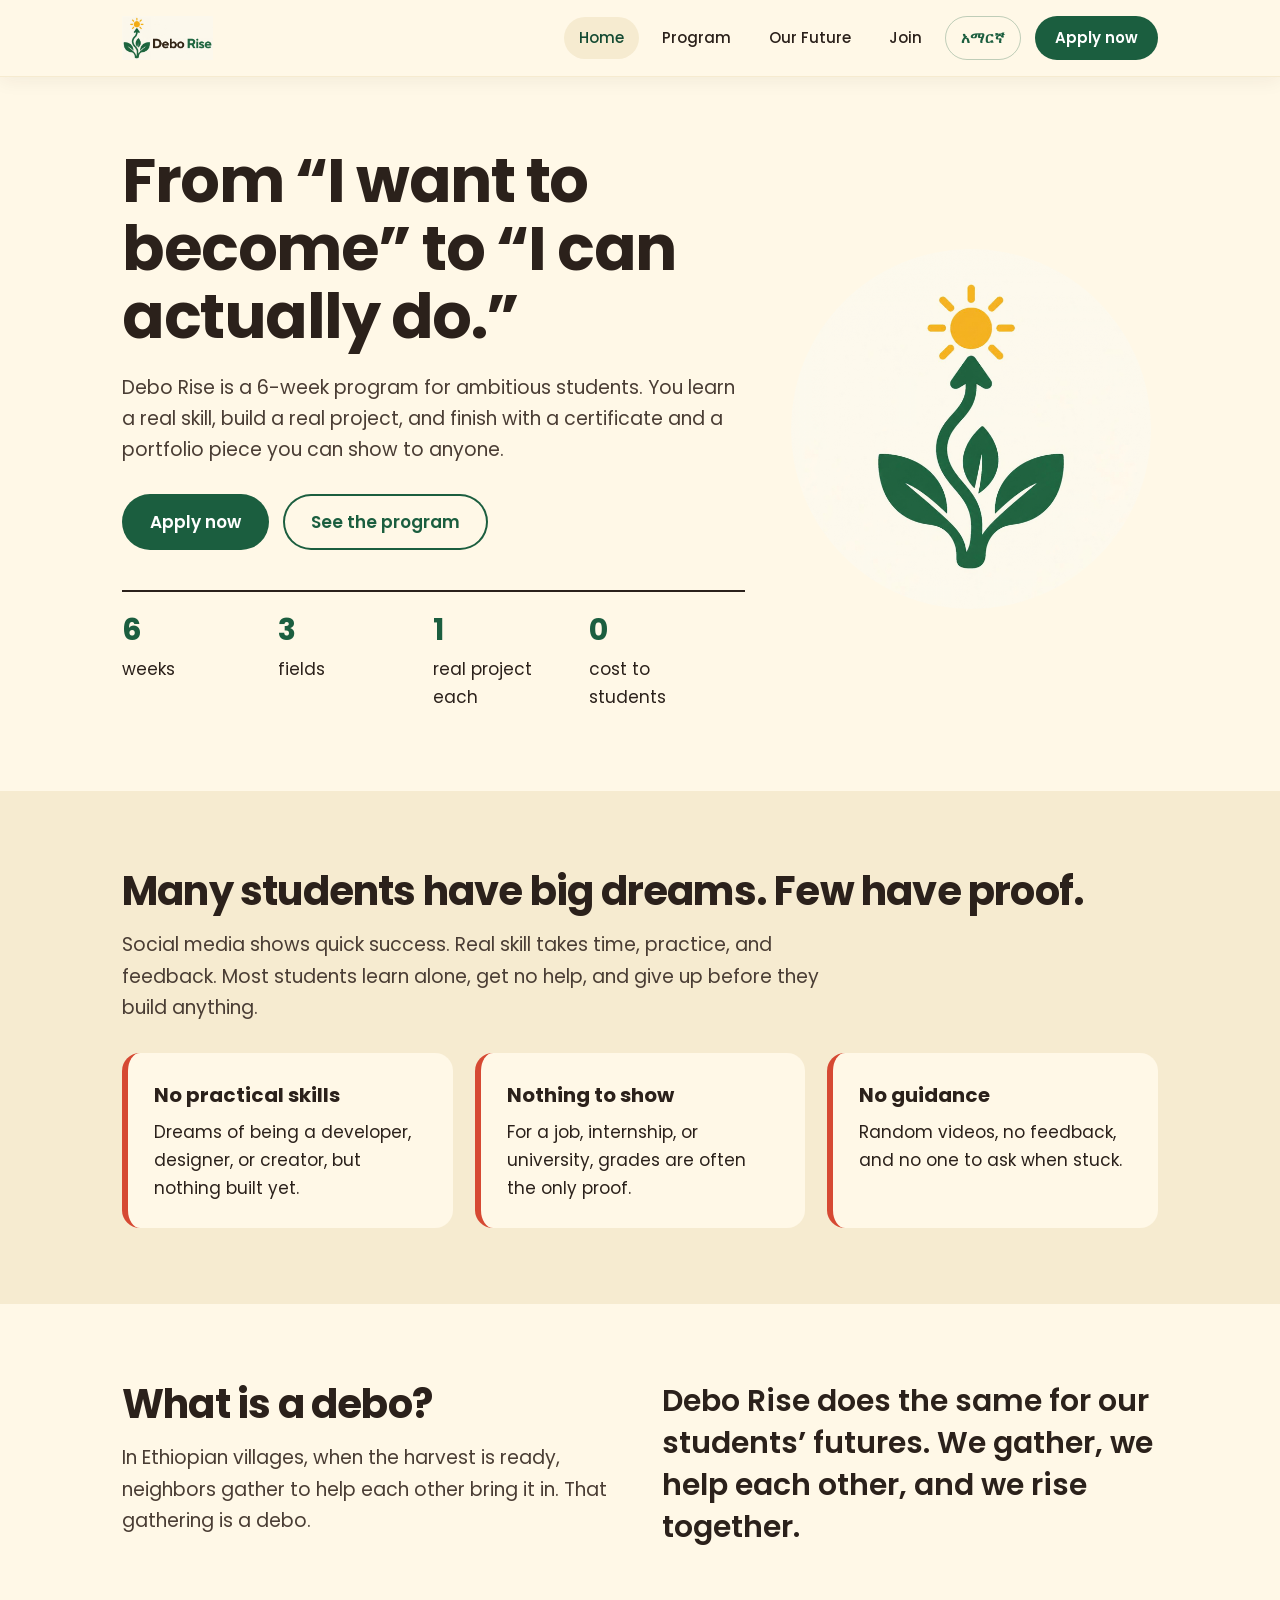
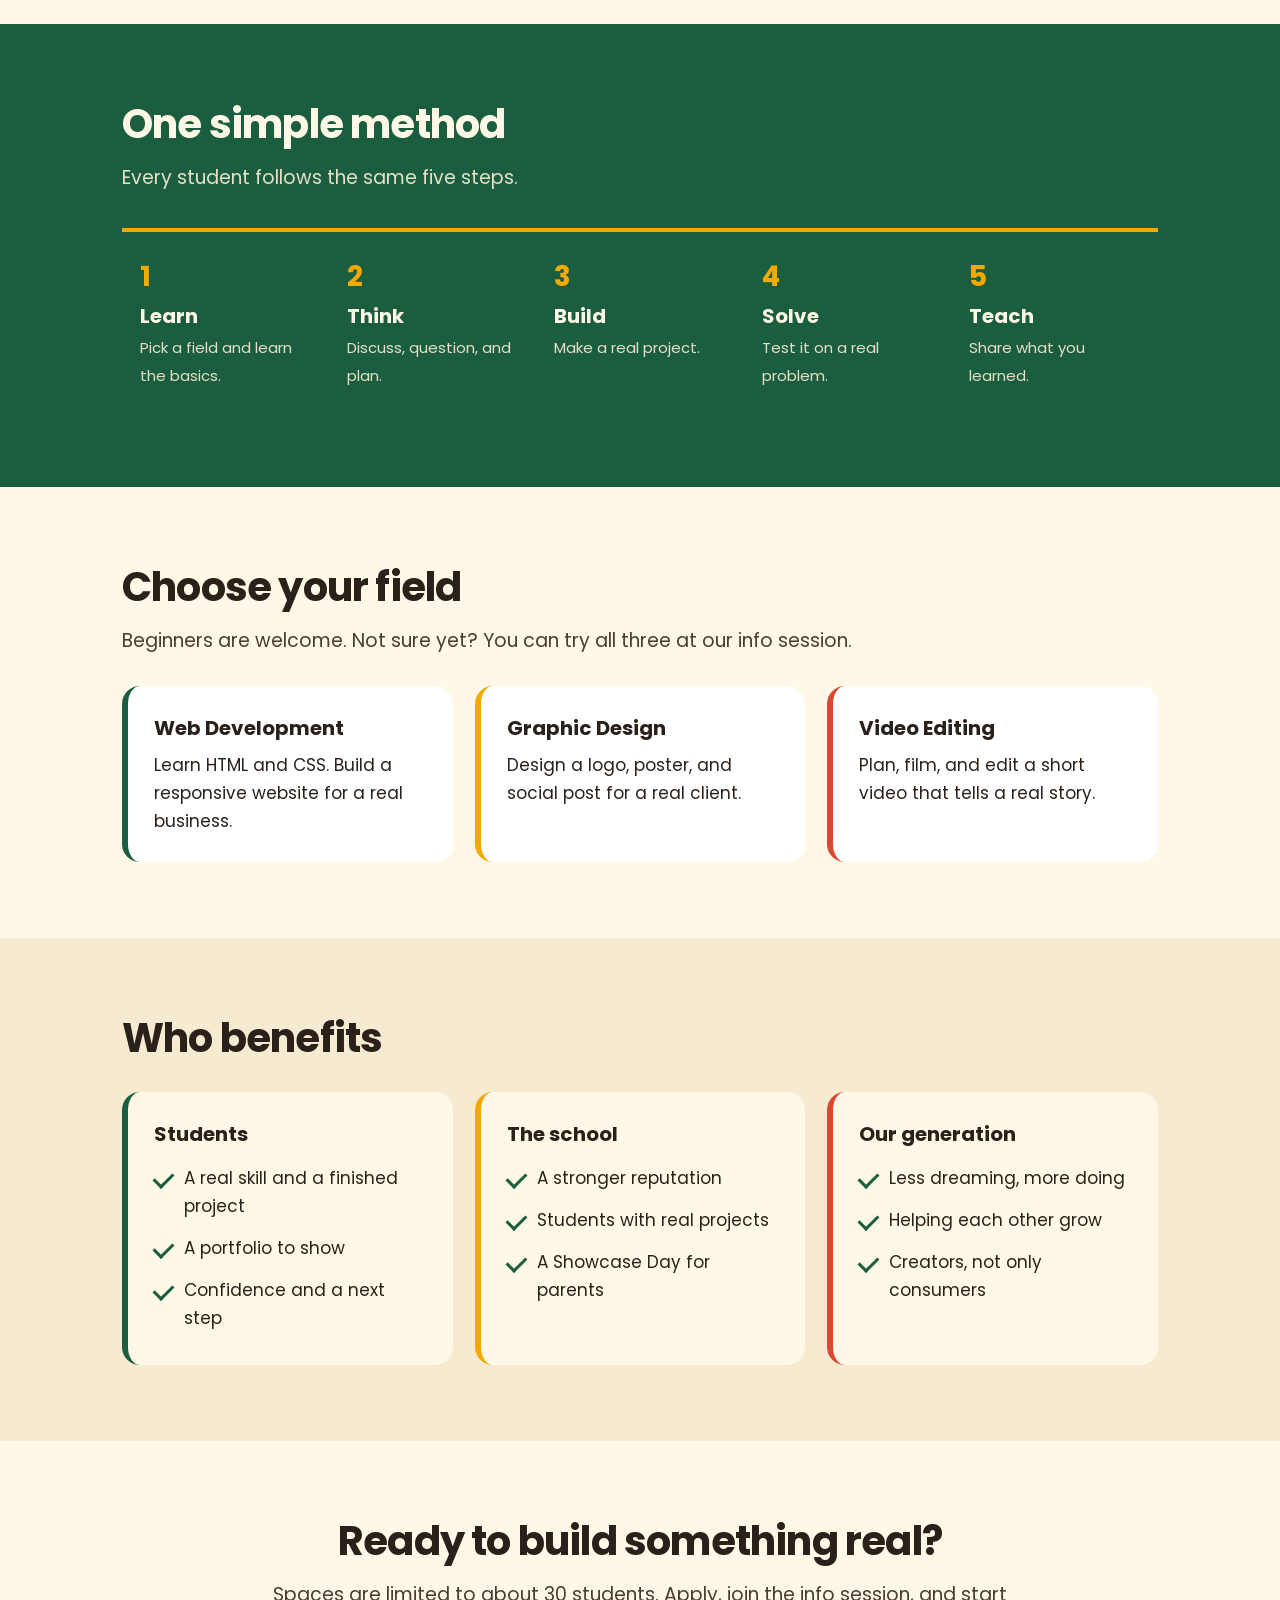
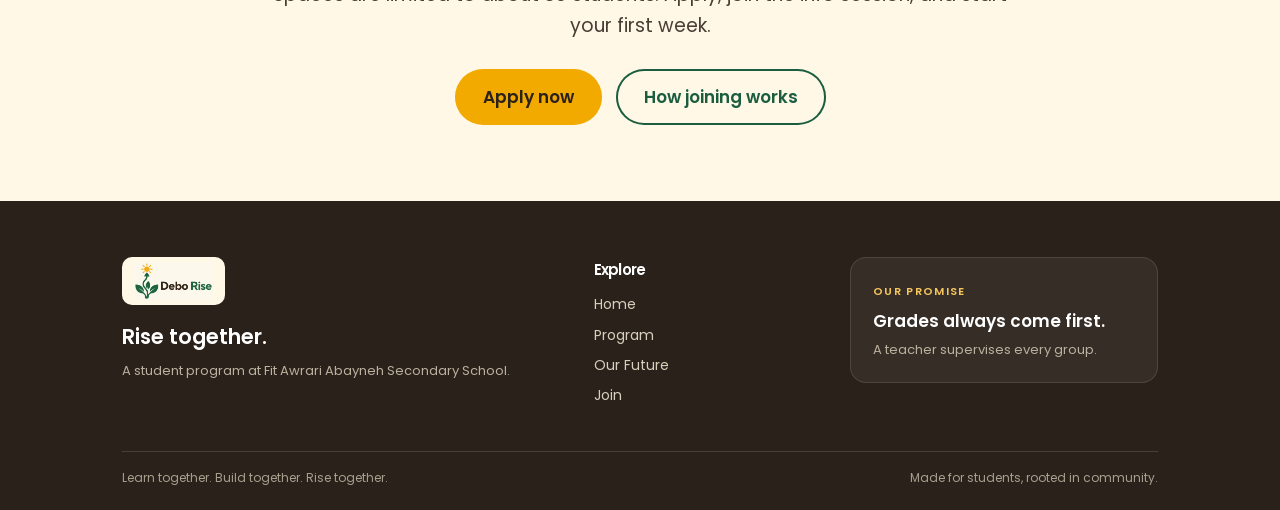
==== commit d9dad46e: "feat: enhance localization support and improve UI" ====
--- a/index.html
+++ b/index.html
@@ -6,7 +6,7 @@
     <link rel="icon" href="assets/icon.png" />
     <link rel="preconnect" href="https://fonts.googleapis.com" />
     <link
-      href="https://fonts.googleapis.com/css2?family=Poppins:wght@400;500;600;700&display=swap"
+      href="https://fonts.googleapis.com/css2?family=Poppins:wght@400;500;600;700&family=Noto+Sans+Ethiopic:wght@400;500;600;700&display=swap"
       rel="stylesheet"
     />
     <link rel="stylesheet" href="style.css" />
@@ -22,21 +22,21 @@
       <section class="hero">
         <div class="wrap hgrid">
           <div>
-            <h1>From “I want to become” to “I can actually do.”</h1>
-            <p class="lead" style="margin-top: 20px">
+            <h1 data-i18n="home.heroTitle">From “I want to become” to “I can actually do.”</h1>
+            <p class="lead" data-i18n="home.heroLead" style="margin-top: 20px">
               Debo Rise is a 6-week program for ambitious students. You learn a
               real skill, build a real project, and finish with a certificate
               and a portfolio piece you can show to anyone.
             </p>
             <div class="cta">
-              <a class="btn" data-apply href="#">Apply now</a
-              ><a class="btn alt" href="program.html">See the program</a>
+              <a class="btn" data-apply data-i18n="home.apply" href="#">Apply now</a
+              ><a class="btn alt" data-i18n="home.program" href="program.html">See the program</a>
             </div>
             <div class="facts">
-              <div><b>6</b>weeks</div>
-              <div><b>3</b>fields</div>
-              <div><b>1</b>real project each</div>
-              <div><b>0</b>cost to students</div>
+              <div><b>6</b><span data-i18n="home.factsWeeks">weeks</span></div>
+              <div><b>3</b><span data-i18n="home.factsFields">fields</span></div>
+              <div><b>1</b><span data-i18n="home.factsProject">real project each</span></div>
+              <div><b>0</b><span data-i18n="home.factsCost">cost to students</span></div>
             </div>
           </div>
           <img
@@ -47,30 +47,30 @@
       </section>
       <section class="tint">
         <div class="wrap">
-          <h2>Many students have big dreams. Few have proof.</h2>
-          <p class="lead">
+          <h2 data-i18n="home.problemTitle">Many students have big dreams. Few have proof.</h2>
+          <p class="lead" data-i18n="home.problemLead">
             Social media shows quick success. Real skill takes time, practice,
             and feedback. Most students learn alone, get no help, and give up
             before they build anything.
           </p>
           <div class="grid">
             <div class="card t">
-              <h3>No practical skills</h3>
-              <p>
+              <h3 data-i18n="home.problemSkill">No practical skills</h3>
+              <p data-i18n="home.problemSkillText">
                 Dreams of being a developer, designer, or creator, but nothing
                 built yet.
               </p>
             </div>
             <div class="card t">
-              <h3>Nothing to show</h3>
-              <p>
+              <h3 data-i18n="home.problemShow">Nothing to show</h3>
+              <p data-i18n="home.problemShowText">
                 For a job, internship, or university, grades are often the only
                 proof.
               </p>
             </div>
             <div class="card t">
-              <h3>No guidance</h3>
-              <p>Random videos, no feedback, and no one to ask when stuck.</p>
+              <h3 data-i18n="home.problemGuidance">No guidance</h3>
+              <p data-i18n="home.problemGuidanceText">Random videos, no feedback, and no one to ask when stuck.</p>
             </div>
           </div>
         </div>
@@ -78,14 +78,14 @@
       <section>
         <div class="wrap two">
           <div>
-            <h2>What is a debo?</h2>
-            <p class="lead">
+            <h2 data-i18n="home.deboTitle">What is a debo?</h2>
+            <p class="lead" data-i18n="home.deboLead">
               In Ethiopian villages, when the harvest is ready, neighbors gather
               to help each other bring it in. That gathering is a debo.
             </p>
           </div>
           <div>
-            <p class="quote">
+            <p class="quote" data-i18n="home.deboQuote">
               Debo Rise does the same for our students’ futures. We gather, we
               help each other, and we rise together.
             </p>
@@ -94,68 +94,68 @@
       </section>
       <section class="dark">
         <div class="wrap">
-          <h2>One simple method</h2>
-          <p class="lead">Every student follows the same five steps.</p>
+          <h2 data-i18n="home.methodTitle">One simple method</h2>
+          <p class="lead" data-i18n="home.methodLead">Every student follows the same five steps.</p>
           <div class="steps">
             <div>
-              <b>Learn</b><span>Pick a field and learn the basics.</span>
+              <b data-i18n="home.learn">Learn</b><span data-i18n="home.learnText">Pick a field and learn the basics.</span>
             </div>
-            <div><b>Think</b><span>Discuss, question, and plan.</span></div>
-            <div><b>Build</b><span>Make a real project.</span></div>
-            <div><b>Solve</b><span>Test it on a real problem.</span></div>
-            <div><b>Teach</b><span>Share what you learned.</span></div>
+            <div><b data-i18n="home.think">Think</b><span data-i18n="home.thinkText">Discuss, question, and plan.</span></div>
+            <div><b data-i18n="home.build">Build</b><span data-i18n="home.buildText">Make a real project.</span></div>
+            <div><b data-i18n="home.solve">Solve</b><span data-i18n="home.solveText">Test it on a real problem.</span></div>
+            <div><b data-i18n="home.teach">Teach</b><span data-i18n="home.teachText">Share what you learned.</span></div>
           </div>
         </div>
       </section>
       <section>
         <div class="wrap">
-          <h2>Choose your field</h2>
-          <p class="lead">
+          <h2 data-i18n="home.fieldsTitle">Choose your field</h2>
+          <p class="lead" data-i18n="home.fieldsLead">
             Beginners are welcome. Not sure yet? You can try all three at our
             info session.
           </p>
           <div class="grid">
             <div class="card">
-              <h3>Web Development</h3>
-              <p>
+              <h3 data-i18n="home.web">Web Development</h3>
+              <p data-i18n="home.webText">
                 Learn HTML and CSS. Build a responsive website for a real
                 business.
               </p>
             </div>
             <div class="card y">
-              <h3>Graphic Design</h3>
-              <p>Design a logo, poster, and social post for a real client.</p>
+              <h3 data-i18n="home.graphic">Graphic Design</h3>
+              <p data-i18n="home.graphicText">Design a logo, poster, and social post for a real client.</p>
             </div>
             <div class="card t">
-              <h3>Video Editing</h3>
-              <p>Plan, film, and edit a short video that tells a real story.</p>
+              <h3 data-i18n="home.video">Video Editing</h3>
+              <p data-i18n="home.videoText">Plan, film, and edit a short video that tells a real story.</p>
             </div>
           </div>
         </div>
       </section>
       <section class="tint">
         <div class="wrap">
-          <h2>Who benefits</h2>
+          <h2 data-i18n="home.benefitsTitle">Who benefits</h2>
           <div class="grid">
             <div class="card">
-              <h3>Students</h3>
-              <ul class="tick">
+              <h3 data-i18n="home.student">Students</h3>
+              <ul class="tick" data-i18n-list="home.studentList">
                 <li>A real skill and a finished project</li>
                 <li>A portfolio to show</li>
                 <li>Confidence and a next step</li>
               </ul>
             </div>
             <div class="card y">
-              <h3>The school</h3>
-              <ul class="tick">
+              <h3 data-i18n="home.school">The school</h3>
+              <ul class="tick" data-i18n-list="home.schoolList">
                 <li>A stronger reputation</li>
                 <li>Students with real projects</li>
                 <li>A Showcase Day for parents</li>
               </ul>
             </div>
             <div class="card t">
-              <h3>Our generation</h3>
-              <ul class="tick">
+              <h3 data-i18n="home.generation">Our generation</h3>
+              <ul class="tick" data-i18n-list="home.generationList">
                 <li>Less dreaming, more doing</li>
                 <li>Helping each other grow</li>
                 <li>Creators, not only consumers</li>
@@ -166,14 +166,14 @@
       </section>
       <section>
         <div class="wrap" style="text-align: center">
-          <h2>Ready to build something real?</h2>
-          <p class="lead" style="margin: 0 auto">
+          <h2 data-i18n="home.readyTitle">Ready to build something real?</h2>
+          <p class="lead" data-i18n="home.readyLead" style="margin: 0 auto">
             Spaces are limited to about 30 students. Apply, join the info
             session, and start your first week.
           </p>
           <div class="cta" style="justify-content: center">
-            <a class="btn gold" data-apply href="#">Apply now</a
-            ><a class="btn alt" href="join.html">How joining works</a>
+            <a class="btn gold" data-apply data-i18n="home.ctaTitle" href="#">Apply now</a
+            ><a class="btn alt" data-i18n="home.ctaAlt" href="join.html">How joining works</a>
           </div>
         </div>
       </section>
--- a/style.css
+++ b/style.css
@@ -22,6 +22,10 @@
   line-height: 1.65;
   font-size: 17px;
 }
+html[lang="am"] body {
+  font-family: "Noto Sans Ethiopic", "Nyala", system-ui, sans-serif;
+  line-height: 1.8;
+}
 img {
   max-width: 100%;
   display: block;
@@ -42,50 +46,75 @@
   position: sticky;
   top: 0;
   z-index: 9;
-  background: rgba(255, 248, 231, 0.94);
-  backdrop-filter: blur(8px);
+  background: var(--c);
   border-bottom: 1px solid var(--c2);
+  box-shadow: 0 4px 18px rgba(43, 33, 27, 0.06);
 }
 .bar {
   display: flex;
   align-items: center;
   justify-content: space-between;
-  height: 68px;
+  height: 76px;
 }
 .bar img {
-  height: 40px;
+  height: 44px;
   width: auto;
 }
-nav {
+header nav {
   display: flex;
-  gap: 6px;
+  gap: 8px;
   align-items: center;
 }
-nav a {
+header nav a {
   text-decoration: none;
-  padding: 8px 14px;
+  padding: 9px 15px;
   border-radius: 99px;
   font-weight: 500;
   font-size: 15px;
-}
-nav a:hover,
-nav a.on {
+  transition:
+    background-color 160ms ease,
+    color 160ms ease;
+}
+header nav .lang-toggle {
+  background: transparent;
+  border: 1px solid rgba(27, 94, 63, 0.28);
+  border-radius: 99px;
+  color: var(--g);
+  cursor: pointer;
+  font: inherit;
+  font-size: 15px;
+  font-weight: 600;
+  padding: 9px 15px;
+  transition:
+    background-color 160ms ease,
+    color 160ms ease,
+    border-color 160ms ease;
+}
+header nav .lang-toggle:hover {
   background: var(--c2);
-}
-nav a.btn {
+  border-color: var(--g);
+}
+header nav a:hover,
+header nav a.on {
+  background: var(--c2);
+  color: var(--g2);
+}
+header nav a.btn {
   background: var(--g);
   color: var(--w);
-}
-nav a.btn:hover {
+  padding: 10px 20px;
+  margin-left: 6px;
+}
+header nav a.btn:hover {
   background: var(--g2);
 }
 #mb {
   display: none;
-  background: none;
-  border: 2px solid var(--g);
-  color: var(--g);
-  border-radius: 10px;
-  padding: 6px 12px;
+  background: var(--g);
+  border: 1px solid var(--g);
+  color: var(--w);
+  border-radius: 99px;
+  padding: 8px 16px;
   font:
     600 15px Poppins,
     sans-serif;
@@ -290,22 +319,40 @@
   font:
     600 15px Poppins,
     sans-serif;
-  border: 2px solid var(--g);
-  background: none;
-  color: var(--g);
-  padding: 10px 18px;
+  border: 1px solid rgba(27, 94, 63, 0.28);
+  background: var(--w);
+  color: var(--g);
+  padding: 10px 20px;
   border-radius: 99px;
   cursor: pointer;
+  transition:
+    background-color 160ms ease,
+    color 160ms ease,
+    border-color 160ms ease,
+    transform 160ms ease;
+}
+.tabs button:hover {
+  border-color: var(--g);
+  transform: translateY(-1px);
 }
 .tabs button[aria-selected="true"] {
   background: var(--g);
+  border-color: var(--g);
   color: var(--w);
 }
 #wk {
   background: var(--w);
   border-radius: 20px;
-  padding: 30px;
+  padding: 30px 34px;
   border-top: 6px solid var(--y);
+  box-shadow: 0 12px 32px rgba(43, 33, 27, 0.07);
+}
+#wk h3 {
+  color: var(--g);
+  font-size: 24px;
+}
+#wk > p {
+  color: #62564b;
 }
 #wk table {
   width: 100%;
@@ -320,6 +367,9 @@
   vertical-align: top;
 }
 #wk th {
+  font-weight: 600;
+}
+#wk th {
   width: 34%;
   color: var(--g);
 }
@@ -328,8 +378,19 @@
   margin: 30px 0 0 8px;
 }
 .road div {
-  padding: 0 0 30px 28px;
+  padding: 0 0 34px 28px;
   position: relative;
+}
+.road div:last-child {
+  padding-bottom: 0;
+}
+.road h3 {
+  font-size: 18px;
+  line-height: 1.45;
+}
+.road p {
+  color: #62564b;
+  font-size: 15px;
 }
 .road div:before {
   content: "";
@@ -347,16 +408,44 @@
 }
 details {
   background: var(--w);
-  border-radius: 14px;
-  padding: 16px 22px;
+  border: 1px solid rgba(43, 33, 27, 0.08);
+  border-radius: 16px;
+  padding: 17px 20px;
   margin-top: 12px;
+  transition:
+    border-color 160ms ease,
+    box-shadow 160ms ease;
+}
+details[open] {
+  border-color: rgba(27, 94, 63, 0.28);
+  box-shadow: 0 8px 22px rgba(43, 33, 27, 0.05);
 }
 summary {
+  display: flex;
+  align-items: center;
+  justify-content: space-between;
   font-weight: 600;
   cursor: pointer;
+  list-style: none;
+}
+summary::-webkit-details-marker {
+  display: none;
+}
+summary::after {
+  content: "+";
+  color: var(--g);
+  font-size: 21px;
+  font-weight: 400;
+  line-height: 1;
+  margin-left: 16px;
+}
+details[open] summary::after {
+  content: "−";
 }
 details p {
   margin-top: 10px;
+  color: #62564b;
+  font-size: 15px;
 }
 .quote {
   font-size: clamp(22px, 3vw, 30px);
@@ -365,53 +454,144 @@
   max-width: 24em;
 }
 .pagehead {
-  padding: 60px 0 20px;
+  background: var(--c2);
+  border-radius: 24px;
+  margin-top: 34px;
+  padding: 40px 38px;
+}
+.pagehead h1 {
+  max-width: 18ch;
+  color: var(--g2);
+}
+.pagehead .lead {
+  max-width: 58ch;
+  font-size: 18px;
+}
+@media (max-width: 600px) {
+  .pagehead {
+    border-radius: 18px;
+    margin: 20px 16px 0;
+    padding: 28px 22px;
+  }
+  #wk {
+    padding: 24px 18px;
+    overflow-x: auto;
+  }
+  #wk table {
+    min-width: 420px;
+  }
 }
 footer {
   background: var(--b);
   color: #d9cfbd;
-  padding: 48px 0 30px;
+  padding: 56px 0 22px;
   font-size: 15px;
 }
 footer .fg {
+  display: grid;
+  grid-template-columns: 1.35fr 0.65fr 1fr;
+  gap: 56px;
+  align-items: start;
+  padding-bottom: 42px;
+}
+footer img {
+  height: 48px;
+  width: auto;
+  background: var(--c);
+  padding: 5px 12px;
+  border-radius: 10px;
+  margin-bottom: 18px;
+}
+.footer-brand p {
+  color: var(--w);
+  font-size: 21px;
+  font-weight: 600;
+  line-height: 1.35;
+  margin-bottom: 6px;
+}
+.footer-brand span,
+.footer-promise > span:last-child {
+  color: #bcb19e;
+  font-size: 13px;
+}
+.footer-links h2 {
+  color: var(--w);
+  font-size: 15px;
+  font-weight: 600;
+  margin: 4px 0 12px;
+}
+.footer-links nav {
+  display: grid;
+  justify-items: start;
+  gap: 3px;
+}
+footer a {
+  text-decoration: none;
+  color: #d9cfbd;
+  font-size: 14px;
+  padding: 2px 0;
+  transition: color 160ms ease;
+}
+footer a:hover {
+  color: var(--y);
+}
+.footer-promise {
+  background: rgba(255, 255, 255, 0.055);
+  border: 1px solid rgba(255, 248, 231, 0.12);
+  border-radius: 16px;
+  padding: 20px 22px;
+}
+.footer-label {
+  display: inline-block;
+  color: #f5c55b;
+  font-size: 11px;
+  font-weight: 600;
+  letter-spacing: 0.12em;
+  text-transform: uppercase;
+  margin-bottom: 8px;
+}
+.footer-promise p {
+  color: var(--w);
+  font-size: 17px;
+  font-weight: 600;
+  line-height: 1.45;
+  margin-bottom: 4px;
+}
+.footer-bottom {
+  border-top: 1px solid rgba(255, 248, 231, 0.14);
   display: flex;
   justify-content: space-between;
-  gap: 30px;
-  flex-wrap: wrap;
-}
-footer img {
-  height: 44px;
-  background: var(--c);
-  padding: 6px 12px;
-  border-radius: 12px;
-  margin-bottom: 12px;
-}
-footer a {
-  display: block;
-  text-decoration: none;
-  padding: 3px 0;
-}
-footer a:hover {
-  color: var(--y);
+  gap: 16px;
+  padding-top: 16px;
+  color: #a99f8e;
+  font-size: 12px;
 }
 @media (max-width: 820px) {
   #mb {
     display: block;
   }
-  nav {
+  header nav {
     display: none;
     position: absolute;
-    top: 68px;
+    top: 76px;
     left: 0;
-    right: 0;
+    width: 100vw;
     flex-direction: column;
     align-items: stretch;
     background: var(--c);
+    gap: 6px;
     padding: 14px 22px 20px;
     border-bottom: 1px solid var(--c2);
-  }
-  nav.open {
+    box-shadow: 0 10px 18px rgba(43, 33, 27, 0.08);
+  }
+  header nav.open {
     display: flex;
+  }
+  header nav a,
+  header nav a.btn,
+  header nav .lang-toggle {
+    margin-left: 0;
+    padding: 11px 14px;
   }
   .hgrid,
   .two {
@@ -423,6 +603,17 @@
   }
   .steps {
     grid-template-columns: 1fr;
+  }
+  footer .fg {
+    grid-template-columns: 1fr 1fr;
+    gap: 32px 24px;
+  }
+  .footer-brand {
+    grid-column: 1 / -1;
+  }
+  .footer-bottom {
+    flex-direction: column;
+    gap: 4px;
   }
   section {
     padding: 56px 0;
